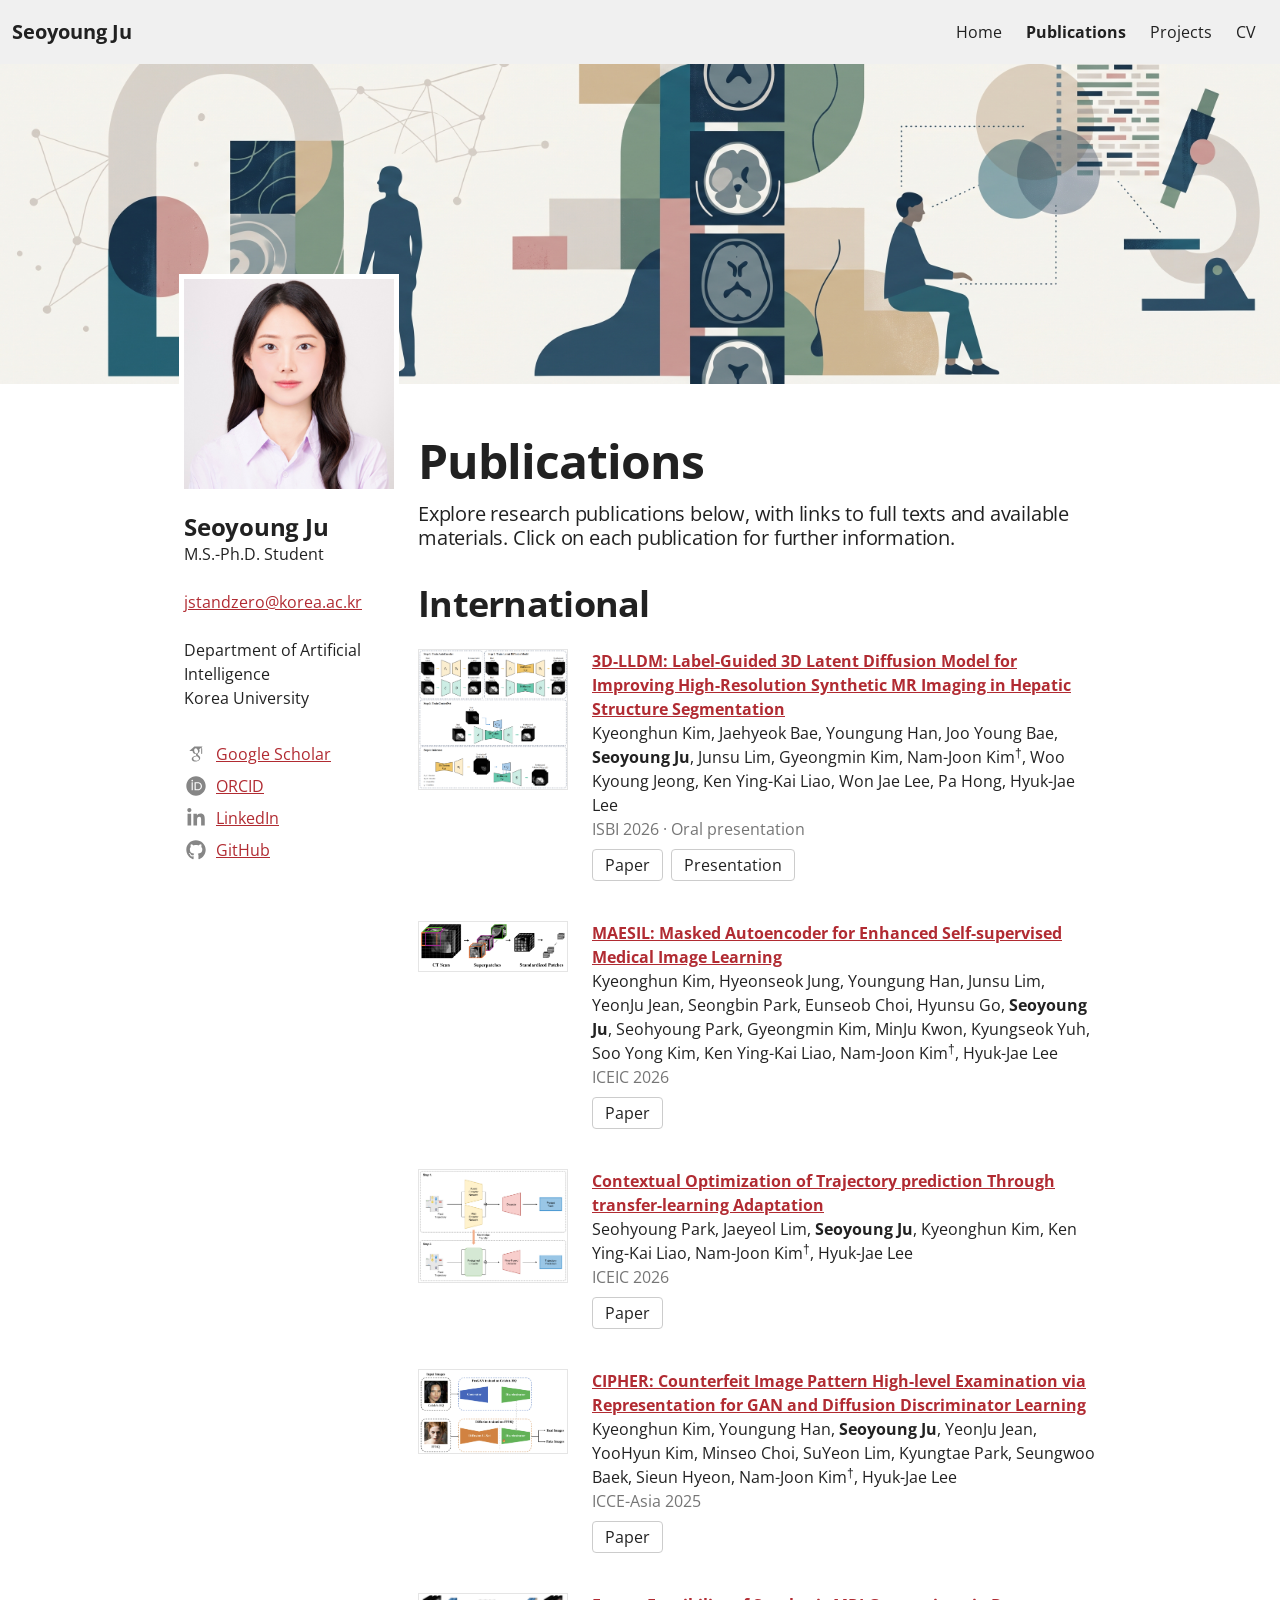
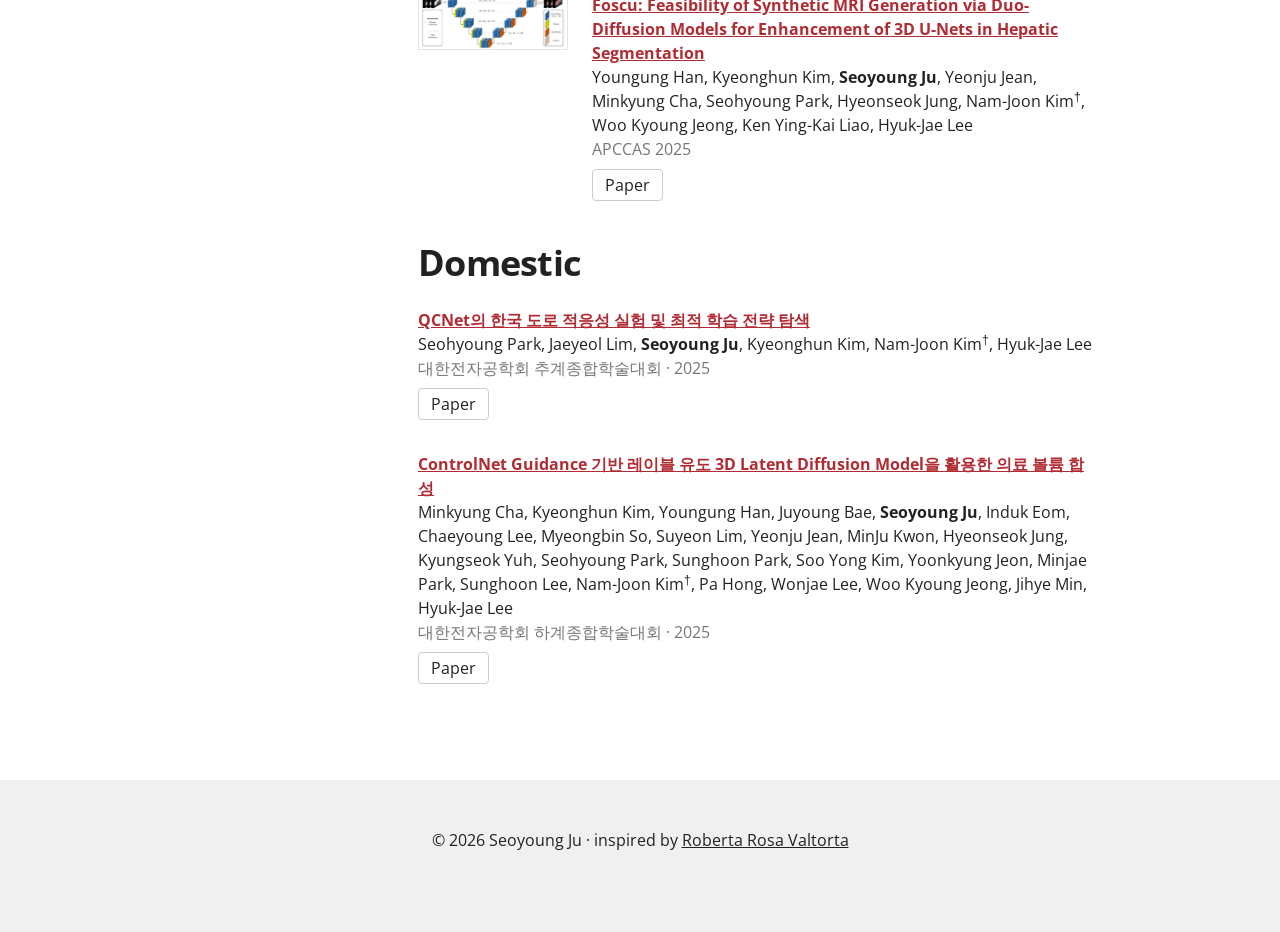
==== publications.html @ f5cc8f14 "Page update" ====
<!doctype html>
<html lang="en">
  <head>
    <meta charset="utf-8">
    <meta http-equiv="X-UA-Compatible" content="IE=edge">
    <meta name="viewport" content="width=device-width, initial-scale=1.0">
    <meta name="description" content="Publications by Seoyoung Ju.">
    <title>Seoyoung Ju - Publications</title>
    <link rel="icon" type="image/x-icon" href="./images/favicon/favicon.ico" sizes="96x96">
    <link rel="stylesheet" href="./css/themes-CqVeqtpF.css" media="all" data-turbo-track="reload">
    <link rel="stylesheet" href="./css/themes-argyle-Cu1OJXw7.css" media="all" data-turbo-track="reload">
    <style>
      @font-face {
        font-family: 'Open Sans';
        font-style: normal;
        font-weight: 400;
        font-display: swap;
        src: url('./fonts/google-fonts/Open_Sans-400-8.woff2') format('woff2');
      }
      @font-face {
        font-family: 'Open Sans';
        font-style: normal;
        font-weight: 700;
        font-display: swap;
        src: url('./fonts/google-fonts/Open_Sans-700-16.woff2') format('woff2');
      }
      :root {
        --blt-font-base: Open Sans, sans-serif;
        --theme-link-color: #b12b32;
        --theme-header-background-color: #f0f0f0;
        --theme-header-text-color: #212121;
        --theme-header-link-color: #212121;
        --theme-footer-background-color: #f0f0f0;
        --theme-footer-text-color: #212121;
        --theme-footer-link-color: #212121;
      }
      .publication-entry { display: grid; grid-template-columns: 150px 1fr; gap: 24px; margin-bottom: 32px; }
      .publication-entry img { width: 100%; border: 1px solid #e5e5e5; }
      .publication-entry p { margin: 0 0 8px; }
      .publication-entry .publication-title,
      .publication-entry .publication-authors,
      .publication-entry .publication-venue,
      .domestic-publications .publication-title,
      .domestic-publications .publication-authors,
      .domestic-publications .publication-venue { margin-top: 0 !important; margin-bottom: 0 !important; }
      .publication-entry .publication-authors + .publication-venue,
      .publication-entry .publication-title + .publication-authors,
      .domestic-publications .publication-authors + .publication-venue,
      .domestic-publications .publication-title + .publication-authors { margin-top: 0 !important; }
      .publication-links { display: flex; flex-wrap: wrap; gap: 8px; align-items: center; margin-top: 8px !important; }
      @media (max-width: 767px) { .publication-entry { grid-template-columns: 1fr; } .publication-entry img { max-width: 220px; } }
    </style>
    <script src="./js/themes-CToRF2Jj.js" crossorigin="anonymous" type="module" data-turbo-track="reload" defer></script>
    <script src="./scripts/argyle-common.js" defer></script>
  </head>
  <body data-active-page="publications">
    <div data-page-content>
      <div class="theme-content-title">
        <h1 class="blt-h1 blt-weight-bold" dir="auto">Publications</h1>
        <hr class="space-12">
        <p class="blt-h4" dir="auto">Explore research publications below, with links to full texts and available materials. Click on each publication for further information.</p>
      </div>

      <hr class="space-md">

      <div class="theme-blocks" id="block-column-default">
        <div class="theme-block">
          <h2 class="blt-h2 blt-weight-bold" dir="auto">International</h2>
          <hr class="space-sm">

          <div class="publication-entry">
            <a href="./images/3dlldm_fig.png" target="_blank" rel="noreferrer"><img src="./images/3dlldm_fig.png" alt="3D-LLDM research preview"></a>
            <div class="theme-lexical-content" dir="auto">
              <p class="publication-title blt-h4 blt-weight-bold"><a href="https://arxiv.org/abs/2603.23845" target="_blank" rel="noreferrer">3D-LLDM: Label-Guided 3D Latent Diffusion Model for Improving High-Resolution Synthetic MR Imaging in Hepatic Structure Segmentation</a></p>
              <p class="publication-authors">Kyeonghun Kim, Jaehyeok Bae, Youngung Han, Joo Young Bae, <b>Seoyoung Ju</b>, Junsu Lim, Gyeongmin Kim, Nam-Joon Kim<sup>†</sup>, Woo Kyoung Jeong, Ken Ying-Kai Liao, Won Jae Lee, Pa Hong, Hyuk-Jae Lee</p>
              <p class="publication-venue blt-color-b2">ISBI 2026 · Oral presentation</p>
              <p class="publication-links"><a class="theme-btn" href="https://arxiv.org/abs/2603.23845" target="_blank" rel="noreferrer">Paper</a><a class="theme-btn" href="https://drive.google.com/file/d/1lQoDGh-cwyof5HFIYuyy73rq4PBNSifS/view?usp=sharing" target="_blank" rel="noreferrer">Presentation</a></p>
            </div>
          </div>

          <div class="publication-entry">
            <a href="./images/maesil_fig.png" target="_blank" rel="noreferrer"><img src="./images/maesil_fig.png" alt="MAESIL research preview"></a>
            <div class="theme-lexical-content" dir="auto">
              <p class="publication-title blt-h4 blt-weight-bold"><a href="https://doi.org/10.1109/ICEIC69189.2026.11386292" target="_blank" rel="noreferrer">MAESIL: Masked Autoencoder for Enhanced Self-supervised Medical Image Learning</a></p>
              <p class="publication-authors">Kyeonghun Kim, Hyeonseok Jung, Youngung Han, Junsu Lim, YeonJu Jean, Seongbin Park, Eunseob Choi, Hyunsu Go, <b>Seoyoung Ju</b>, Seohyoung Park, Gyeongmin Kim, MinJu Kwon, Kyungseok Yuh, Soo Yong Kim, Ken Ying-Kai Liao, Nam-Joon Kim<sup>†</sup>, Hyuk-Jae Lee</p>
              <p class="publication-venue blt-color-b2">ICEIC 2026</p>
              <p class="publication-links"><a class="theme-btn" href="https://doi.org/10.1109/ICEIC69189.2026.11386292" target="_blank" rel="noreferrer">Paper</a></p>
            </div>
          </div>

          <div class="publication-entry">
            <a href="./images/cotta_fig.png" target="_blank" rel="noreferrer"><img src="./images/cotta_fig.png" alt="COTTA research preview"></a>
            <div class="theme-lexical-content" dir="auto">
              <p class="publication-title blt-h4 blt-weight-bold"><a href="https://doi.org/10.1109/ICEIC69189.2026.11386156" target="_blank" rel="noreferrer">Contextual Optimization of Trajectory prediction Through transfer-learning Adaptation</a></p>
              <p class="publication-authors">Seohyoung Park, Jaeyeol Lim, <b>Seoyoung Ju</b>, Kyeonghun Kim, Ken Ying-Kai Liao, Nam-Joon Kim<sup>†</sup>, Hyuk-Jae Lee</p>
              <p class="publication-venue blt-color-b2">ICEIC 2026</p>
              <p class="publication-links"><a class="theme-btn" href="https://doi.org/10.1109/ICEIC69189.2026.11386156" target="_blank" rel="noreferrer">Paper</a></p>
            </div>
          </div>

          <div class="publication-entry">
            <a href="./images/cipher_fig.png" target="_blank" rel="noreferrer"><img src="./images/cipher_fig.png" alt="CIPHER research preview"></a>
            <div class="theme-lexical-content" dir="auto">
              <p class="publication-title blt-h4 blt-weight-bold"><a href="https://arxiv.org/abs/2603.29356" target="_blank" rel="noreferrer">CIPHER: Counterfeit Image Pattern High-level Examination via Representation for GAN and Diffusion Discriminator Learning</a></p>
              <p class="publication-authors">Kyeonghun Kim, Youngung Han, <b>Seoyoung Ju</b>, YeonJu Jean, YooHyun Kim, Minseo Choi, SuYeon Lim, Kyungtae Park, Seungwoo Baek, Sieun Hyeon, Nam-Joon Kim<sup>†</sup>, Hyuk-Jae Lee</p>
              <p class="publication-venue blt-color-b2">ICCE-Asia 2025</p>
              <p class="publication-links"><a class="theme-btn" href="https://arxiv.org/abs/2603.29356" target="_blank" rel="noreferrer">Paper</a></p>
            </div>
          </div>

          <div class="publication-entry">
            <a href="./images/foscu_fig.png" target="_blank" rel="noreferrer"><img src="./images/foscu_fig.png" alt="Foscu research preview"></a>
            <div class="theme-lexical-content" dir="auto">
              <p class="publication-title blt-h4 blt-weight-bold"><a href="https://doi.org/10.1109/APCCAS67402.2025.11376933" target="_blank" rel="noreferrer">Foscu: Feasibility of Synthetic MRI Generation via Duo-Diffusion Models for Enhancement of 3D U-Nets in Hepatic Segmentation</a></p>
              <p class="publication-authors">Youngung Han, Kyeonghun Kim, <b>Seoyoung Ju</b>, Yeonju Jean, Minkyung Cha, Seohyoung Park, Hyeonseok Jung, Nam-Joon Kim<sup>†</sup>, Woo Kyoung Jeong, Ken Ying-Kai Liao, Hyuk-Jae Lee</p>
              <p class="publication-venue blt-color-b2">APCCAS 2025</p>
              <p class="publication-links"><a class="theme-btn" href="https://doi.org/10.1109/APCCAS67402.2025.11376933" target="_blank" rel="noreferrer">Paper</a></p>
            </div>
          </div>
        </div>

        <div class="theme-block">
          <h2 class="blt-h2 blt-weight-bold" dir="auto">Domestic</h2>
          <hr class="space-sm">
          <div class="theme-lexical-content domestic-publications" dir="auto">
            <p class="publication-title blt-h4 blt-weight-bold"><a href="https://www.dbpia.co.kr/journal/articleDetail?nodeId=NODE12551225" target="_blank" rel="noreferrer">QCNet의 한국 도로 적응성 실험 및 최적 학습 전략 탐색</a></p>
            <p class="publication-authors">Seohyoung Park, Jaeyeol Lim, <b>Seoyoung Ju</b>, Kyeonghun Kim, Nam-Joon Kim<sup>†</sup>, Hyuk-Jae Lee</p>
            <p class="publication-venue blt-color-b2">대한전자공학회 추계종합학술대회 · 2025</p>
            <p class="publication-links"><a class="theme-btn" href="https://www.dbpia.co.kr/journal/articleDetail?nodeId=NODE12551225" target="_blank" rel="noreferrer">Paper</a></p>

            <hr class="space-md">

            <p class="publication-title blt-h4 blt-weight-bold"><a href="https://www.dbpia.co.kr/journal/articleDetail?nodeId=NODE12332705" target="_blank" rel="noreferrer">ControlNet Guidance 기반 레이블 유도 3D Latent Diffusion Model을 활용한 의료 볼륨 합성</a></p>
            <p class="publication-authors">Minkyung Cha, Kyeonghun Kim, Youngung Han, Juyoung Bae, <b>Seoyoung Ju</b>, Induk Eom, Chaeyoung Lee, Myeongbin So, Suyeon Lim, Yeonju Jean, MinJu Kwon, Hyeonseok Jung, Kyungseok Yuh, Seohyoung Park, Sunghoon Park, Soo Yong Kim, Yoonkyung Jeon, Minjae Park, Sunghoon Lee, Nam-Joon Kim<sup>†</sup>, Pa Hong, Wonjae Lee, Woo Kyoung Jeong, Jihye Min, Hyuk-Jae Lee</p>
            <p class="publication-venue blt-color-b2">대한전자공학회 하계종합학술대회 · 2025</p>
            <p class="publication-links"><a class="theme-btn" href="https://www.dbpia.co.kr/journal/articleDetail?nodeId=NODE12332705" target="_blank" rel="noreferrer">Paper</a></p>
          </div>
        </div>
      </div>
    </div>
  </body>
</html>
---- css/themes-argyle-Cu1OJXw7.css ----
/*!
 * Bootstrap Grid v5.0.1 (https://getbootstrap.com/)
 * Copyright 2011-2021 The Bootstrap Authors
 * Copyright 2011-2021 Twitter, Inc.
 * Licensed under MIT (https://github.com/twbs/bootstrap/blob/main/LICENSE)
 */:root{--blt-font-base: "Lato", "Helvetica Neue", Helvetica, Arial, sans-serif}:root{--theme-header-height: 64px;--theme-link-color: material-color("blue", "500");--theme-header-background-color: #fff;--theme-header-text-color: rgba(#000, .87);--theme-header-link-color: rgba(#000, .87);--theme-footer-background-color: #fff;--theme-footer-text-color: rgba(#000, .87);--theme-footer-link-color: rgba(#000, .87)}.argyle-banner{margin-top:64px;height:240px;background-color:#fff;background-size:cover;background-position:center}@media (min-width: 768px){.argyle-banner{height:320px}}.theme-page.theme-page--has-banner .argyle-main{margin-top:0}.theme-page.theme-page--has-banner .argyle-sidebar .argyle-site-picture-frame,.theme-page.theme-page--has-banner .argyle-contact-mobile .argyle-site-picture-frame{margin-top:-168px}@media (min-width: 768px){.theme-page.theme-page--has-banner .argyle-sidebar .argyle-site-picture-frame,.theme-page.theme-page--has-banner .argyle-contact-mobile .argyle-site-picture-frame{margin-top:calc(-50% - 48px)}}@media (min-width: 992px){.theme-page.theme-page--has-banner .argyle-sidebar .argyle-site-picture-frame,.theme-page.theme-page--has-banner .argyle-contact-mobile .argyle-site-picture-frame{margin-top:calc(-50% - 48px)}}.argyle-contact-mobile{text-align:center}@media (min-width: 768px){.argyle-contact-mobile{display:none}}.argyle-site-picture-frame{margin-bottom:24px;box-shadow:0 0 0 5px #fff}@media (max-width: 767px){.argyle-site-picture-frame{margin-left:auto;margin-right:auto;width:240px}}.argyle-header{position:fixed;z-index:10;top:0;right:0;left:0;padding:16px 0;height:64px;background-color:var(--theme-header-background-color);color:var(--theme-header-text-color)}.argyle-header .container{max-width:960px;padding-left:24px;padding-right:24px}.argyle-header h1{margin:0;padding:0;line-height:32px;font-size:20px;font-weight:700;white-space:nowrap}.argyle-header h1>a:link,.argyle-header h1>a:visited,.argyle-header h1>a:hover,.argyle-header h1>a:active{text-decoration:none;color:var(--theme-header-link-color)}.argyle-navlinks2-bar{margin-left:auto}@media (max-width: 543px){.argyle-navlinks2-bar{display:none}}.argyle-navlinks2-bar .theme-navlinks2{display:flex;flex-direction:row;justify-content:flex-end;margin:0;padding:0}.argyle-navlinks2-bar .theme-navlinks2-item-wrap .theme-navlinks2-item{display:flex;flex-direction:row;align-items:center}.argyle-navlinks2-bar .theme-navlinks2-item-wrap a.theme-navlinks2-item-link{display:block;padding:0 12px;line-height:32px;font-size:16px;white-space:nowrap;text-decoration:none;color:var(--theme-header-link-color)}.argyle-navlinks2-bar .theme-navlinks2-item-wrap .theme-navlinks2-item.is-active{font-weight:700}.argyle-navlinks2-bar .theme-navlinks2-item-wrap .theme-navlinks2-nested-indicator{margin:0 4px 0 -12px}.argyle-navlinks2-bar .theme-navlinks2-item-wrap .theme-navlinks2-nested-indicator svg{display:block;fill:currentColor}.argyle-navlinks2-bar .theme-navlinks2-item-wrap .theme-navlinks2-nested-navlinks{display:none}.argyle-navlinks2-bar .theme-navlinks2-item-wrap:hover .theme-navlinks2-nested-navlinks{position:absolute;display:block;margin:0;padding:4px 0;max-width:240px;background-color:#fff;border:1px solid #eee;border-radius:4px;box-shadow:0 1px 5px #0000001a;color:#000000de;text-align:left}.argyle-navlinks2-bar .theme-navlinks2-item-wrap .theme-navlinks2-nested-navlinks-item .theme-navlinks2-nested-navlinks-item-link{display:block;padding:8px 16px;width:100%;line-height:24px;font-size:16px;word-break:normal;text-decoration:none;border:none;color:inherit}.argyle-navlinks2-bar .theme-navlinks2-item-wrap .theme-navlinks2-nested-navlinks-item .theme-navlinks2-nested-navlinks-item-link:hover{background-color:#f8f8f8}.argyle-navlinks2-bar .theme-navlinks2-item-wrap .theme-navlinks2-nested-navlinks-item.is-active .theme-navlinks2-nested-navlinks-item-link{font-weight:700}.argyle-navlinks2-menu .theme-navlinks2{margin:0;padding:4px 0;max-width:240px;background-color:#fff;border:1px solid #eee;border-radius:4px;box-shadow:0 1px 5px #0000001a;color:#000000de;text-align:left}.argyle-navlinks2-menu .theme-navlinks2-item-wrap .theme-navlinks2-item{display:flex;flex-direction:row;align-items:center}.argyle-navlinks2-menu .theme-navlinks2-item-wrap .theme-navlinks2-item.is-active{font-weight:700}.argyle-navlinks2-menu .theme-navlinks2-item-wrap a.theme-navlinks2-item-link{display:block;padding:8px 16px;width:100%;line-height:24px;font-size:16px;word-break:normal;text-decoration:none;border:none;color:#000000de}.argyle-navlinks2-menu .theme-navlinks2-item-wrap a.theme-navlinks2-item-link:hover{background-color:#f8f8f8}.argyle-navlinks2-menu .theme-navlinks2-item-wrap .theme-navlinks2-nested-indicator{display:none}.argyle-navlinks2-menu .theme-navlinks2-item-wrap .theme-navlinks2-nested-navlinks{display:block;margin:0;padding:0;color:#000000de;text-align:left}.argyle-navlinks2-menu .theme-navlinks2-item-wrap .theme-navlinks2-nested-navlinks-item.is-active{font-weight:700}.argyle-navlinks2-menu .theme-navlinks2-item-wrap .theme-navlinks2-nested-navlinks-item .theme-navlinks2-nested-navlinks-item-link{display:block;padding:8px 16px 8px 32px;width:100%;line-height:24px;font-size:16px;word-break:normal;text-decoration:none;border:none;color:inherit}.argyle-navlinks2-menu .theme-navlinks2-item-wrap .theme-navlinks2-nested-navlinks-item .theme-navlinks2-nested-navlinks-item-link:hover{background-color:#f8f8f8}.argyle-navlinks2-menu .theme-navlinks2-item-wrap .theme-navlinks2-nested-navlinks-item .theme-navlinks2-nested-navlinks-item-link.is-active{font-weight:700}.argyle-footer{background-color:var(--theme-footer-background-color);color:var(--theme-footer-text-color)}.argyle-footer a:link,.argyle-footer a:visited,.argyle-footer a:hover,.argyle-footer a:active{text-decoration:underline;color:var(--theme-footer-link-color)}.argyle-footer .container{max-width:960px}a:link,a:visited,a:hover,a:active{color:var(--theme-link-color)}a:link,a:visited,a:hover,a:active{text-decoration:underline}.argyle-main{position:relative;margin-top:64px;min-height:calc(90vh - 64px);padding-top:48px}@media (min-width: 768px){.argyle-main{padding-top:48px}}@media (min-width: 992px){.argyle-main{padding-top:48px}}.argyle-main>.container{max-width:960px;padding-left:24px;padding-right:24px}.theme-publication-search-field{display:inline-flex;flex-direction:row;width:220px;margin-bottom:8px;border-bottom:1px solid rgba(0,0,0,.87)}.theme-publication-search-field input[type=text]{width:auto;flex-grow:1;flex-shrink:1;padding:0 8px;line-height:28px;min-width:0;border:none;outline:none}.theme-publication-search-field .theme-publication-search-field__clear{display:none;flex-grow:0;flex-shrink:0;margin-right:8px;line-height:28px;cursor:pointer}.theme-publication-search-field .theme-publication-search-field__clear i.material-icons{vertical-align:middle}.theme-publication-search-field{border:none;background-color:#00000014}.theme-publication-search-field input[type=text]{padding:0 4px 0 12px;line-height:36px;background:transparent}.theme-publication-search-field .theme-publication-search-field__clear{line-height:36px;color:#0000008a}
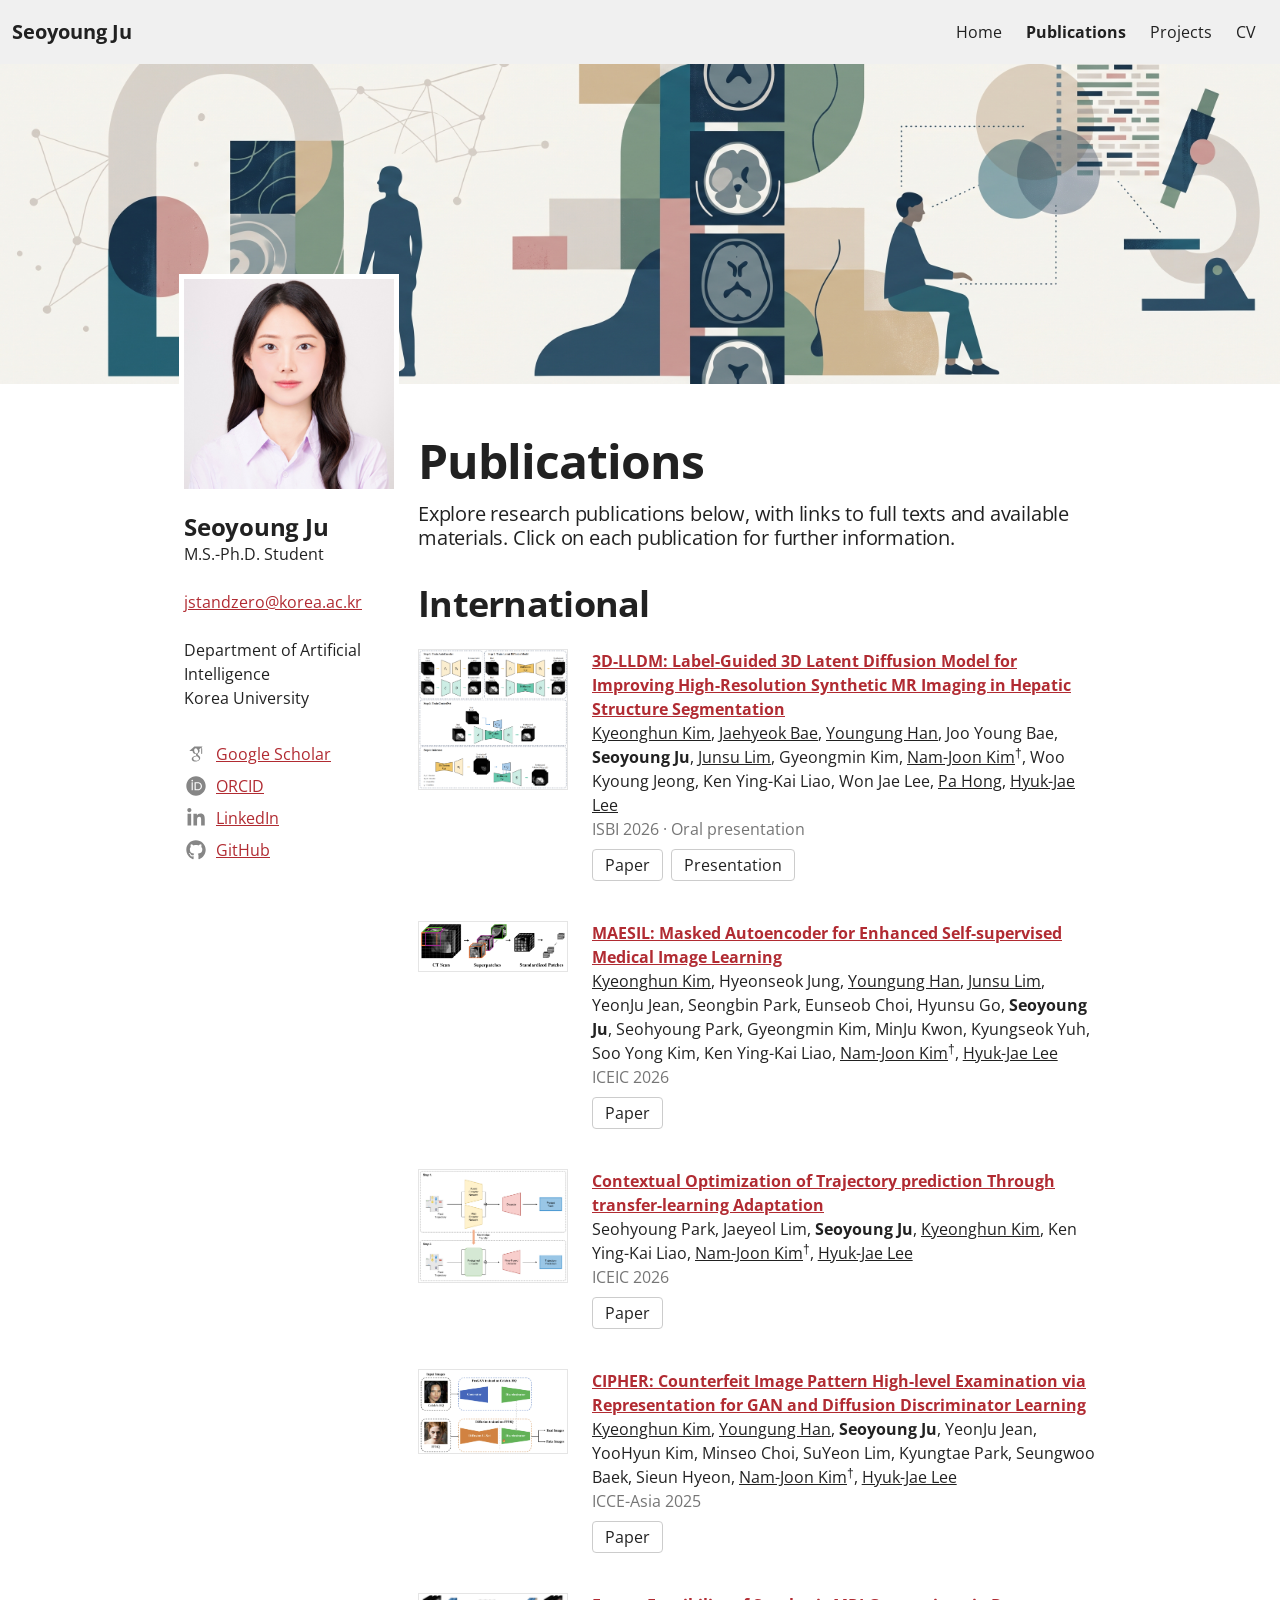
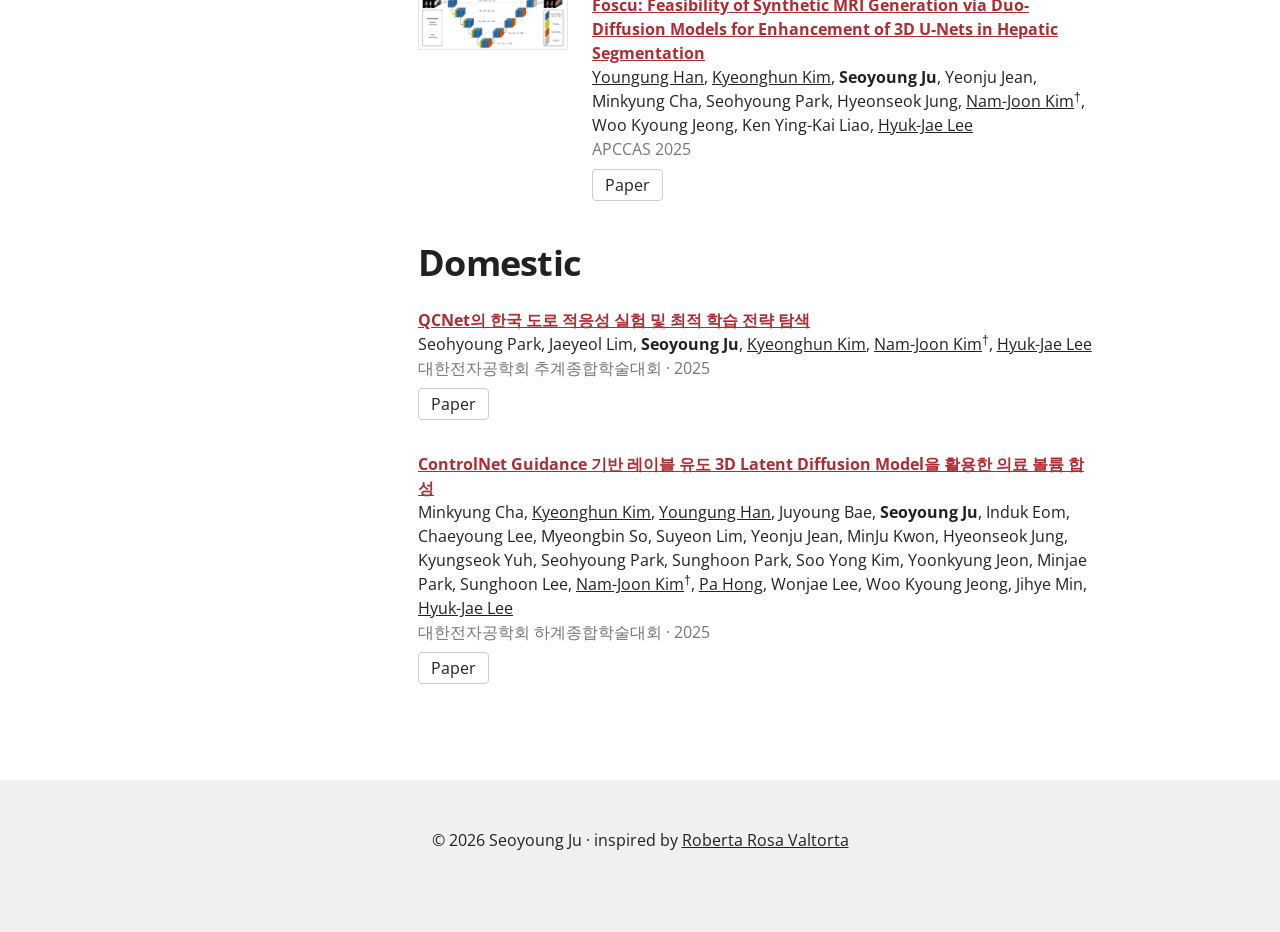
==== commit 931e27ca: "mobile version update" ====
--- a/publications.html
+++ b/publications.html
@@ -47,11 +47,16 @@
       .publication-entry .publication-title + .publication-authors,
       .domestic-publications .publication-authors + .publication-venue,
       .domestic-publications .publication-title + .publication-authors { margin-top: 0 !important; }
+      .publication-authors a:link,
+      .publication-authors a:visited,
+      .publication-authors a:active { color: inherit; }
+      .publication-authors a:hover { color: var(--theme-link-color); }
       .publication-links { display: flex; flex-wrap: wrap; gap: 8px; align-items: center; margin-top: 8px !important; }
       @media (max-width: 767px) { .publication-entry { grid-template-columns: 1fr; } .publication-entry img { max-width: 220px; } }
     </style>
     <script src="./js/themes-CToRF2Jj.js" crossorigin="anonymous" type="module" data-turbo-track="reload" defer></script>
     <script src="./scripts/argyle-common.js" defer></script>
+    <script src="./scripts/publication-authors.js" defer></script>
   </head>
   <body data-active-page="publications">
     <div data-page-content>
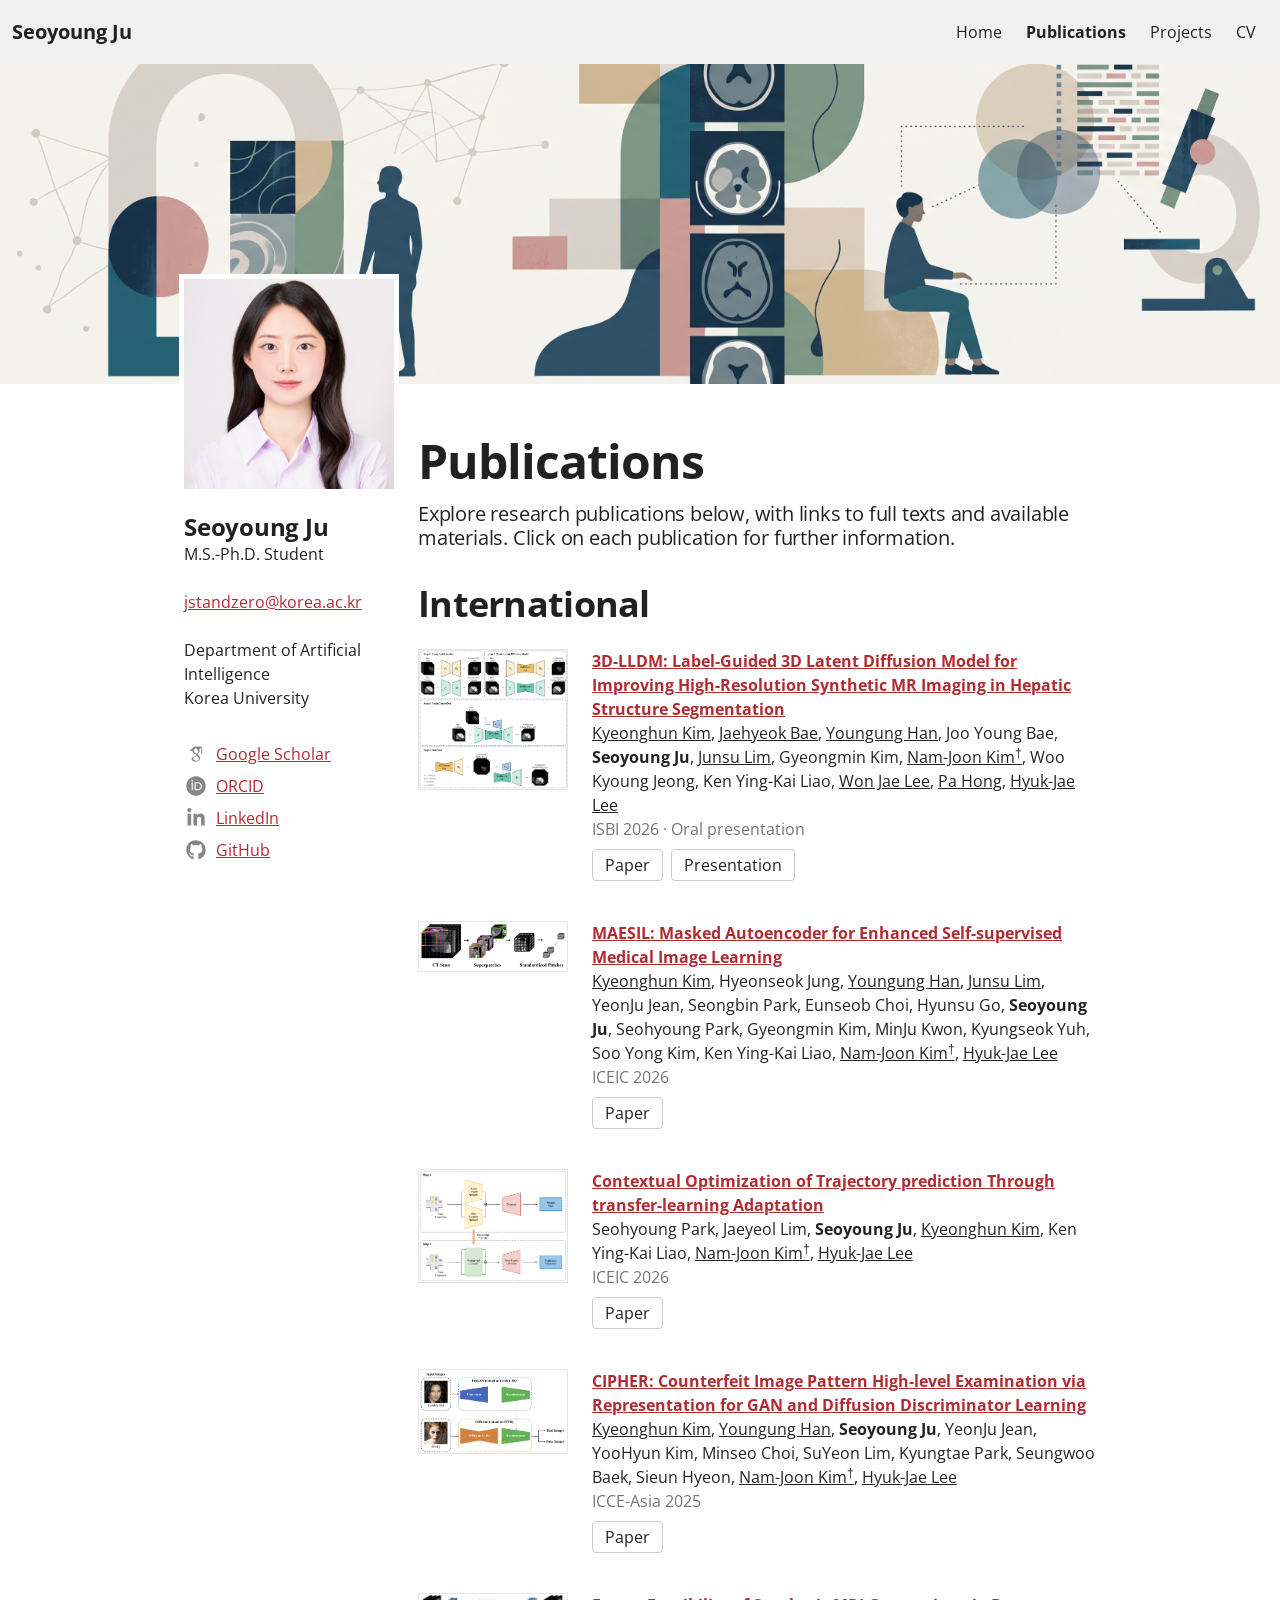
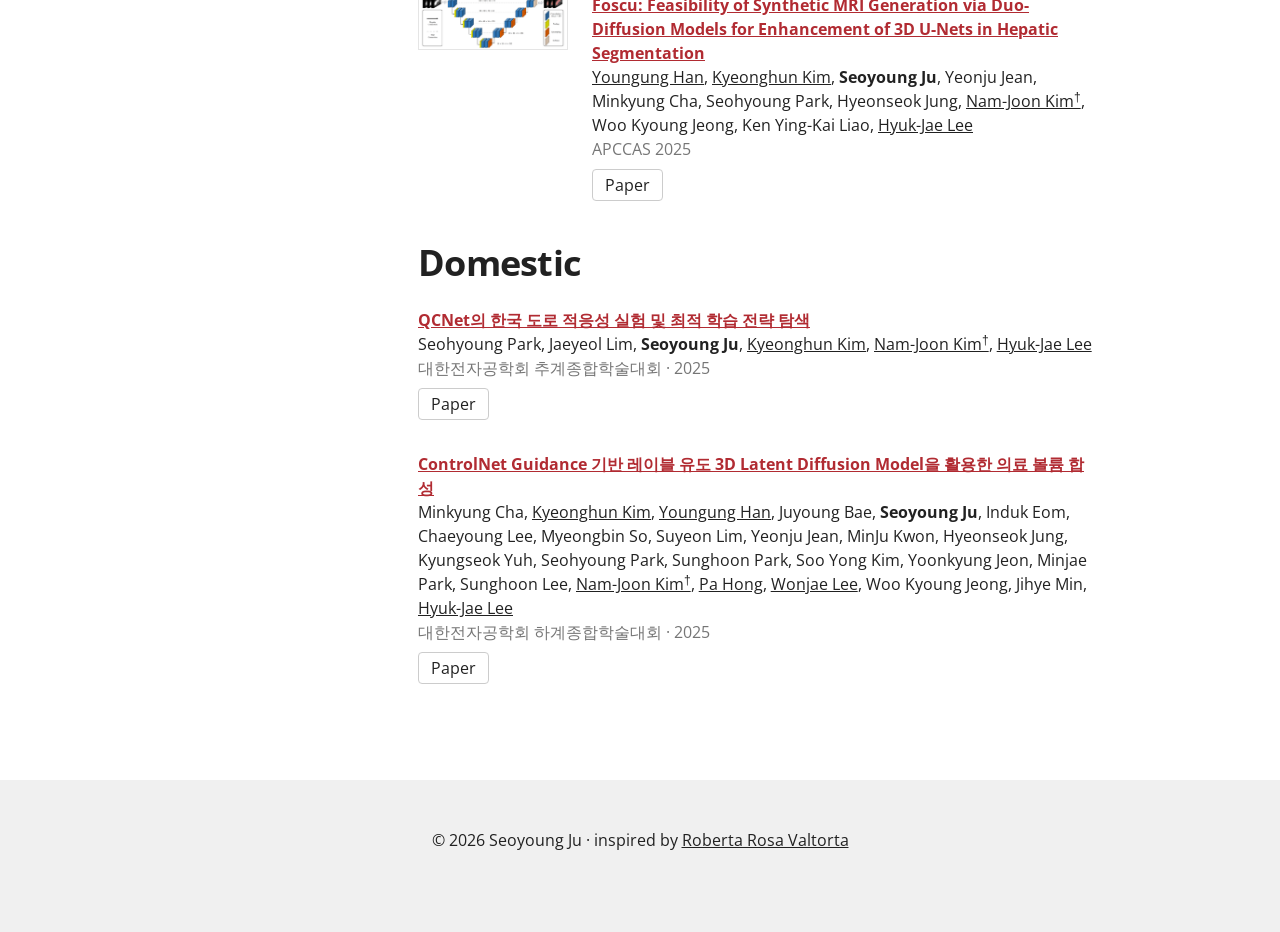
==== commit e11ea11b: "Authors Update" ====
--- a/publications.html
+++ b/publications.html
@@ -49,14 +49,14 @@
       .domestic-publications .publication-title + .publication-authors { margin-top: 0 !important; }
       .publication-authors a:link,
       .publication-authors a:visited,
-      .publication-authors a:active { color: inherit; }
-      .publication-authors a:hover { color: var(--theme-link-color); }
+      .publication-authors a:active { color: inherit; text-decoration: underline; }
+      .publication-authors a:hover,
+      .publication-authors a:focus-visible { color: var(--theme-link-color); }
       .publication-links { display: flex; flex-wrap: wrap; gap: 8px; align-items: center; margin-top: 8px !important; }
       @media (max-width: 767px) { .publication-entry { grid-template-columns: 1fr; } .publication-entry img { max-width: 220px; } }
     </style>
     <script src="./js/themes-CToRF2Jj.js" crossorigin="anonymous" type="module" data-turbo-track="reload" defer></script>
     <script src="./scripts/argyle-common.js" defer></script>
-    <script src="./scripts/publication-authors.js" defer></script>
   </head>
   <body data-active-page="publications">
     <div data-page-content>
